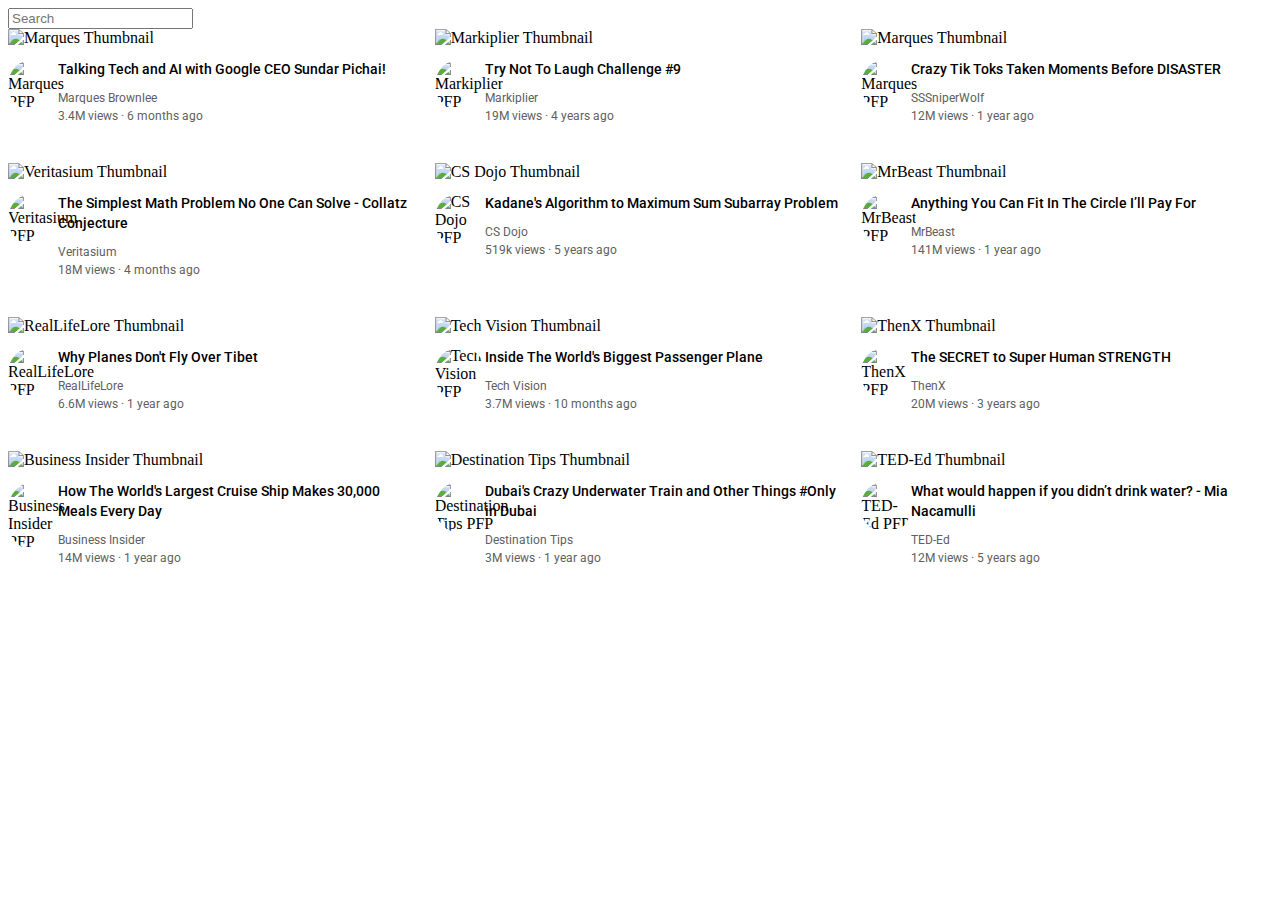
==== yt_recreation/youtube.html @ d102b209 "initial commit" ====
<!DOCTYPE html>
<html lang="en">
  <head>
    <meta charset="UTF-8" />
    <meta name="viewport" content="width=device-width, initial-scale=1.0" />
    <title>YouTube</title>
    <link rel="stylesheet" href="styles.css" />
    <link rel="preconnect" href="https://fonts.googleapis.com" />
    <link rel="preconnect" href="https://fonts.gstatic.com" crossorigin />
    <link
      href="https://fonts.googleapis.com/css2?family=Roboto:wght@400;500;700&display=swap"
      rel="stylesheet"
    />
  </head>
  <body>
    <input class="search-bar" type="text" placeholder="Search" />

    <div class="video-grid">
      <div class="video-preview">
        <div class="thumbnail-row">
          <img
            class="thumbnail"
            src="/final-proj/thumbnails/thumbnail-1.jpg"
            alt="Marques Thumbnail"
          />
        </div>
        <div class="video-info-grid">
          <div class="channel-picture">
            <img
              class="profile-picture"
              src="/final-proj/thumbnails/channels/channel-1.jpeg"
              alt="Marques PFP"
            />
          </div>
          <div class="video-info">
            <p class="video-title">
              Talking Tech and AI with Google CEO Sundar Pichai!
            </p>
            <p class="video-author">Marques Brownlee</p>
            <p class="video-stats">3.4M views &#183; 6 months ago</p>
          </div>
        </div>
      </div>

      <div class="video-preview">
        <div class="thumbnail-row">
          <img
            class="thumbnail"
            src="/final-proj/thumbnails/thumbnail-2.jpg"
            alt="Markiplier Thumbnail"
          />
        </div>
        <div class="video-info-grid">
          <div class="channel-picture">
            <img
              class="profile-picture"
              src="/final-proj/thumbnails/channels/channel-2.jpeg"
              alt="Markiplier PFP"
            />
          </div>
          <div class="video-info">
            <p class="video-title">Try Not To Laugh Challenge #9</p>
            <p class="video-author">Markiplier</p>
            <p class="video-stats">19M views &#183; 4 years ago</p>
          </div>
        </div>
      </div>
      <div class="video-preview">
        <div class="thumbnail-row">
          <img
            class="thumbnail"
            src="/final-proj/thumbnails/thumbnail-3.jpg"
            alt="Marques Thumbnail"
          />
        </div>
        <div class="video-info-grid">
          <div class="channel-picture">
            <img
              class="profile-picture"
              src="/final-proj/thumbnails/channels/channel-3.jpeg"
              alt="Marques PFP"
            />
          </div>
          <div class="video-info">
            <p class="video-title">
              Crazy Tik Toks Taken Moments Before DISASTER
            </p>
            <p class="video-author">SSSniperWolf</p>
            <p class="video-stats">12M views &#183; 1 year ago</p>
          </div>
        </div>
      </div>

      <div class="video-preview">
        <div class="thumbnail-row">
          <img
            class="thumbnail"
            src="/final-proj/thumbnails/thumbnail-4.jpg"
            alt="Veritasium Thumbnail"
          />
        </div>
        <div class="video-info-grid">
          <div class="channel-picture">
            <img
              class="profile-picture"
              src="/final-proj/thumbnails/channels/channel-4.jpeg"
              alt="Veritasium PFP"
            />
          </div>
          <div class="video-info">
            <p class="video-title">
              The Simplest Math Problem No One Can Solve - Collatz Conjecture
            </p>
            <p class="video-author">Veritasium</p>
            <p class="video-stats">18M views &#183; 4 months ago</p>
          </div>
        </div>
      </div>

      <div class="video-preview">
        <div class="thumbnail-row">
          <img
            class="thumbnail"
            src="/final-proj/thumbnails/thumbnail-5.jpg"
            alt="CS Dojo Thumbnail"
          />
        </div>
        <div class="video-info-grid">
          <div class="channel-picture">
            <img
              class="profile-picture"
              src="/final-proj/thumbnails/channels/channel-5.jpeg"
              alt="CS Dojo PFP"
            />
          </div>
          <div class="video-info">
            <p class="video-title">
              Kadane's Algorithm to Maximum Sum Subarray Problem
            </p>
            <p class="video-author">CS Dojo</p>
            <p class="video-stats">519k views &#183; 5 years ago</p>
          </div>
        </div>
      </div>

      <div class="video-preview">
        <div class="thumbnail-row">
          <img
            class="thumbnail"
            src="/final-proj/thumbnails/thumbnail-6.jpg"
            alt="MrBeast Thumbnail"
          />
        </div>
        <div class="video-info-grid">
          <div class="channel-picture">
            <img
              class="profile-picture"
              src="/final-proj/thumbnails/channels/channel-6.jpeg"
              alt="MrBeast PFP"
            />
          </div>
          <div class="video-info">
            <p class="video-title">
              Anything You Can Fit In The Circle I’ll Pay For
            </p>
            <p class="video-author">MrBeast</p>
            <p class="video-stats">141M views &#183; 1 year ago</p>
          </div>
        </div>
      </div>

      <div class="video-preview">
        <div class="thumbnail-row">
          <img
            class="thumbnail"
            src="/final-proj/thumbnails/thumbnail-7.jpg"
            alt="RealLifeLore Thumbnail"
          />
        </div>
        <div class="video-info-grid">
          <div class="channel-picture">
            <img
              class="profile-picture"
              src="/final-proj/thumbnails/channels/channel-7.jpeg"
              alt="RealLifeLore PFP"
            />
          </div>
          <div class="video-info">
            <p class="video-title">Why Planes Don't Fly Over Tibet</p>
            <p class="video-author">RealLifeLore</p>
            <p class="video-stats">6.6M views &#183; 1 year ago</p>
          </div>
        </div>
      </div>

      <div class="video-preview">
        <div class="thumbnail-row">
          <img
            class="thumbnail"
            src="/final-proj/thumbnails/thumbnail-8.jpg"
            alt="Tech Vision Thumbnail"
          />
        </div>
        <div class="video-info-grid">
          <div class="channel-picture">
            <img
              class="profile-picture"
              src="/final-proj/thumbnails/channels/channel-8.jpeg"
              alt="Tech Vision PFP"
            />
          </div>
          <div class="video-info">
            <p class="video-title">
              Inside The World's Biggest Passenger Plane
            </p>
            <p class="video-author">Tech Vision</p>
            <p class="video-stats">3.7M views &#183; 10 months ago</p>
          </div>
        </div>
      </div>

      <div class="video-preview">
        <div class="thumbnail-row">
          <img
            class="thumbnail"
            src="/final-proj/thumbnails/thumbnail-9.jpg"
            alt="ThenX Thumbnail"
          />
        </div>
        <div class="video-info-grid">
          <div class="channel-picture">
            <img
              class="profile-picture"
              src="/final-proj/thumbnails/channels/channel-9.jpeg"
              alt="ThenX PFP"
            />
          </div>
          <div class="video-info">
            <p class="video-title">The SECRET to Super Human STRENGTH</p>
            <p class="video-author">ThenX</p>
            <p class="video-stats">20M views &#183; 3 years ago</p>
          </div>
        </div>
      </div>

      <div class="video-preview">
        <div class="thumbnail-row">
          <img
            class="thumbnail"
            src="/final-proj/thumbnails/thumbnail-10.jpg"
            alt="Business Insider Thumbnail"
          />
        </div>
        <div class="video-info-grid">
          <div class="channel-picture">
            <img
              class="profile-picture"
              src="/final-proj/thumbnails/channels/channel-10.jpeg"
              alt="Business Insider PFP"
            />
          </div>
          <div class="video-info">
            <p class="video-title">
              How The World's Largest Cruise Ship Makes 30,000 Meals Every Day
            </p>
            <p class="video-author">Business Insider</p>
            <p class="video-stats">14M views &#183; 1 year ago</p>
          </div>
        </div>
      </div>

      <div class="video-preview">
        <div class="thumbnail-row">
          <img
            class="thumbnail"
            src="/final-proj/thumbnails/thumbnail-11.jpg"
            alt="Destination Tips Thumbnail"
          />
        </div>
        <div class="video-info-grid">
          <div class="channel-picture">
            <img
              class="profile-picture"
              src="/final-proj/thumbnails/channels/channel-11.jpeg"
              alt="Destination Tips PFP"
            />
          </div>
          <div class="video-info">
            <p class="video-title">
              Dubai's Crazy Underwater Train and Other Things #Only in Dubai
            </p>
            <p class="video-author">Destination Tips</p>
            <p class="video-stats">3M views &#183; 1 year ago</p>
          </div>
        </div>
      </div>

      <div class="video-preview">
        <div class="thumbnail-row">
          <img
            class="thumbnail"
            src="/final-proj/thumbnails/thumbnail-12.jpg"
            alt="TED-Ed Thumbnail"
          />
        </div>
        <div class="video-info-grid">
          <div class="channel-picture">
            <img
              class="profile-picture"
              src="/final-proj/thumbnails/channels/channel-12.jpeg"
              alt="TED-Ed PFP"
            />
          </div>
          <div class="video-info">
            <p class="video-title">
              What would happen if you didn’t drink water? - Mia Nacamulli
            </p>
            <p class="video-author">TED-Ed</p>
            <p class="video-stats">12M views &#183; 5 years ago</p>
          </div>
        </div>
      </div>
    </div>
  </body>
</html>
---- yt_recreation/styles.css ----
p {
  font-family: Roboto, Arial;
  margin-top: 0;
  margin-bottom: 0;
}

.thumbnail {
  width: 100%;
}

.search-bar {
  display: block;
}

.video-title {
  margin-top: 0;
  font-size: 14px;
  font-weight: 500;
  line-height: 20px;
  margin-bottom: 12px;
}

.video-info-grid {
  display: grid;
  grid-template-columns: 50px 1fr;
}

.profile-picture {
  width: 40px;
  border-radius: 50px;
}

.thumbnail-row {
  margin-bottom: 12px;
}

.video-author,
.video-stats {
  font-size: 12px;
  color: rgb(96, 96, 96);
}

.video-author {
  margin-bottom: 4px;
}

.video-grid {
  display: grid;
  grid-template-columns: 1fr 1fr 1fr;
  column-gap: 16px;
  row-gap: 40px;
}
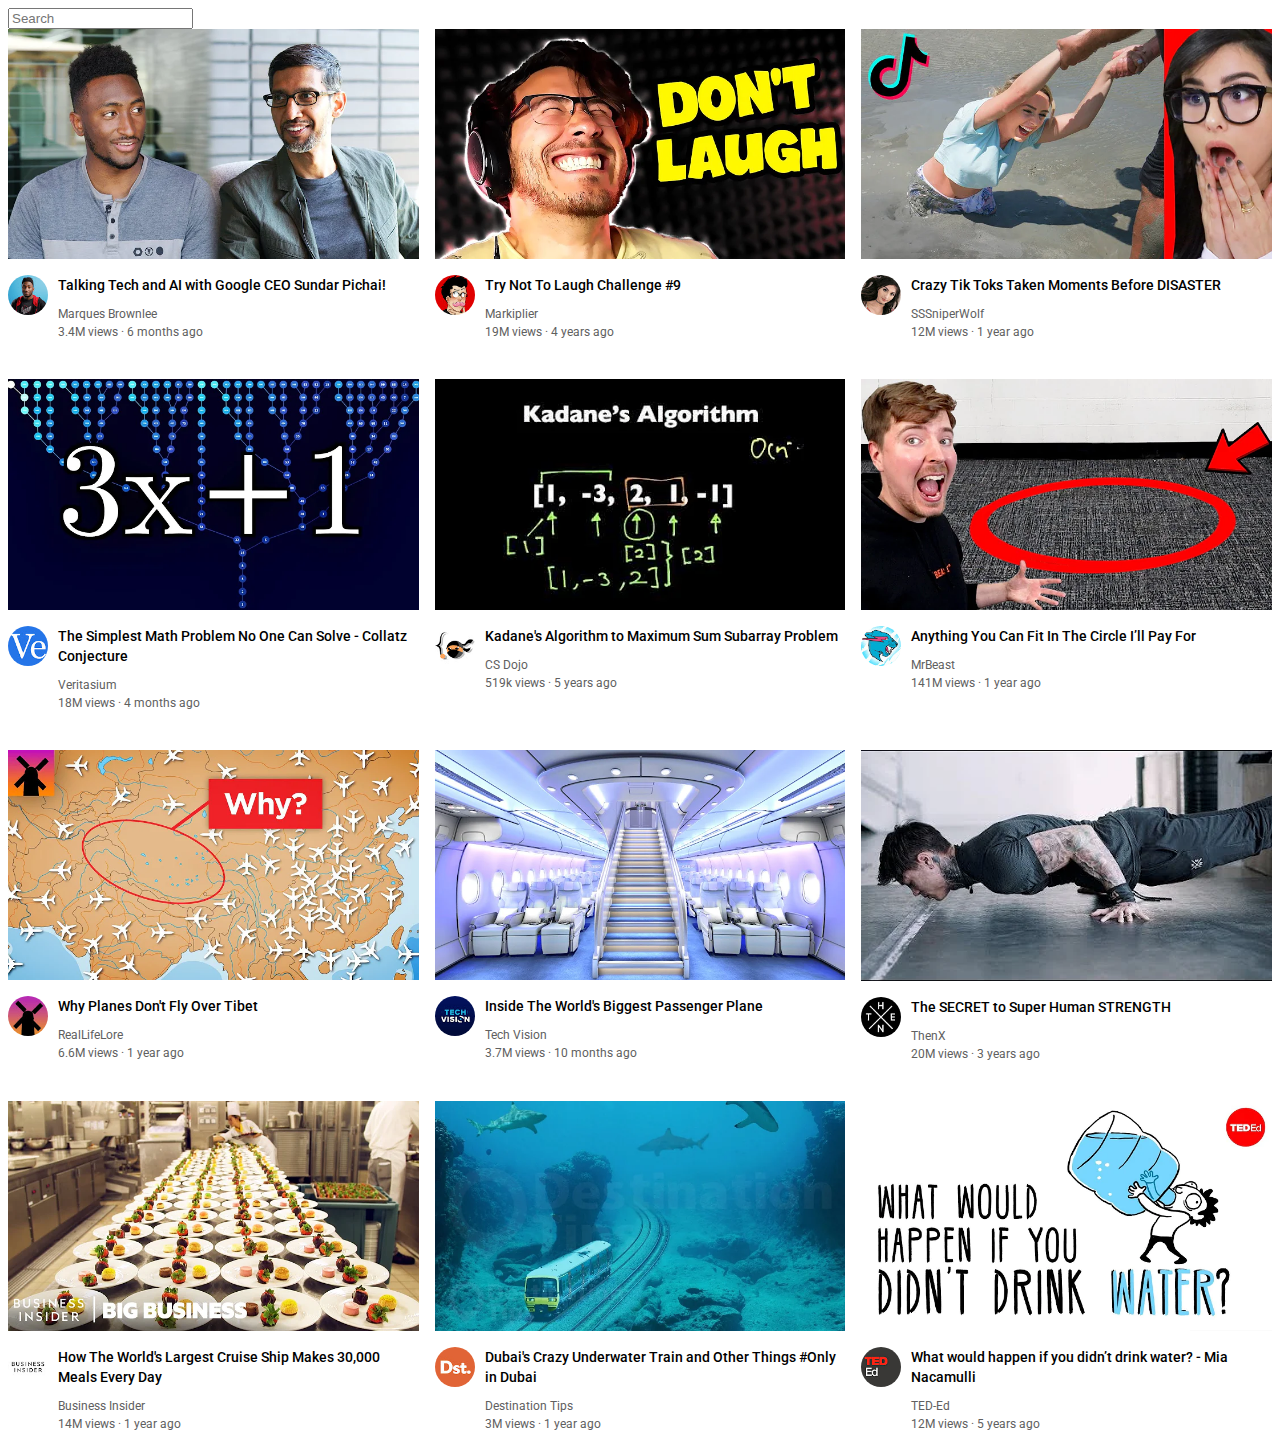
==== commit a07a5256: "updated reference paths" ====
--- a/yt_recreation/youtube.html
+++ b/yt_recreation/youtube.html
@@ -20,7 +20,7 @@
         <div class="thumbnail-row">
           <img
             class="thumbnail"
-            src="/final-proj/thumbnails/thumbnail-1.jpg"
+            src="/yt_recreation/images/thumbnails/thumbnail-1.jpg"
             alt="Marques Thumbnail"
           />
         </div>
@@ -28,7 +28,7 @@
           <div class="channel-picture">
             <img
               class="profile-picture"
-              src="/final-proj/thumbnails/channels/channel-1.jpeg"
+              src="/yt_recreation/images/channels/channel-1.jpeg"
               alt="Marques PFP"
             />
           </div>
@@ -46,7 +46,7 @@
         <div class="thumbnail-row">
           <img
             class="thumbnail"
-            src="/final-proj/thumbnails/thumbnail-2.jpg"
+            src="/yt_recreation/images/thumbnails/thumbnail-2.jpg"
             alt="Markiplier Thumbnail"
           />
         </div>
@@ -54,7 +54,7 @@
           <div class="channel-picture">
             <img
               class="profile-picture"
-              src="/final-proj/thumbnails/channels/channel-2.jpeg"
+              src="/yt_recreation/images/channels/channel-2.jpeg"
               alt="Markiplier PFP"
             />
           </div>
@@ -69,7 +69,7 @@
         <div class="thumbnail-row">
           <img
             class="thumbnail"
-            src="/final-proj/thumbnails/thumbnail-3.jpg"
+            src="/yt_recreation/images/thumbnails/thumbnail-3.jpg"
             alt="Marques Thumbnail"
           />
         </div>
@@ -77,7 +77,7 @@
           <div class="channel-picture">
             <img
               class="profile-picture"
-              src="/final-proj/thumbnails/channels/channel-3.jpeg"
+              src="/yt_recreation/images/channels/channel-3.jpeg"
               alt="Marques PFP"
             />
           </div>
@@ -95,7 +95,7 @@
         <div class="thumbnail-row">
           <img
             class="thumbnail"
-            src="/final-proj/thumbnails/thumbnail-4.jpg"
+            src="/yt_recreation/images/thumbnails/thumbnail-4.jpg"
             alt="Veritasium Thumbnail"
           />
         </div>
@@ -103,7 +103,7 @@
           <div class="channel-picture">
             <img
               class="profile-picture"
-              src="/final-proj/thumbnails/channels/channel-4.jpeg"
+              src="/yt_recreation/images/channels/channel-4.jpeg"
               alt="Veritasium PFP"
             />
           </div>
@@ -121,7 +121,7 @@
         <div class="thumbnail-row">
           <img
             class="thumbnail"
-            src="/final-proj/thumbnails/thumbnail-5.jpg"
+            src="/yt_recreation/images/thumbnails/thumbnail-5.jpg"
             alt="CS Dojo Thumbnail"
           />
         </div>
@@ -129,7 +129,7 @@
           <div class="channel-picture">
             <img
               class="profile-picture"
-              src="/final-proj/thumbnails/channels/channel-5.jpeg"
+              src="/yt_recreation/images/channels/channel-5.jpeg"
               alt="CS Dojo PFP"
             />
           </div>
@@ -147,7 +147,7 @@
         <div class="thumbnail-row">
           <img
             class="thumbnail"
-            src="/final-proj/thumbnails/thumbnail-6.jpg"
+            src="/yt_recreation/images/thumbnails/thumbnail-6.jpg"
             alt="MrBeast Thumbnail"
           />
         </div>
@@ -155,7 +155,7 @@
           <div class="channel-picture">
             <img
               class="profile-picture"
-              src="/final-proj/thumbnails/channels/channel-6.jpeg"
+              src="/yt_recreation/images/channels/channel-6.jpeg"
               alt="MrBeast PFP"
             />
           </div>
@@ -173,7 +173,7 @@
         <div class="thumbnail-row">
           <img
             class="thumbnail"
-            src="/final-proj/thumbnails/thumbnail-7.jpg"
+            src="/yt_recreation/images/thumbnails/thumbnail-7.jpg"
             alt="RealLifeLore Thumbnail"
           />
         </div>
@@ -181,7 +181,7 @@
           <div class="channel-picture">
             <img
               class="profile-picture"
-              src="/final-proj/thumbnails/channels/channel-7.jpeg"
+              src="/yt_recreation/images/channels/channel-7.jpeg"
               alt="RealLifeLore PFP"
             />
           </div>
@@ -197,7 +197,7 @@
         <div class="thumbnail-row">
           <img
             class="thumbnail"
-            src="/final-proj/thumbnails/thumbnail-8.jpg"
+            src="/yt_recreation/images/thumbnails/thumbnail-8.jpg"
             alt="Tech Vision Thumbnail"
           />
         </div>
@@ -205,7 +205,7 @@
           <div class="channel-picture">
             <img
               class="profile-picture"
-              src="/final-proj/thumbnails/channels/channel-8.jpeg"
+              src="/yt_recreation/images/channels/channel-8.jpeg"
               alt="Tech Vision PFP"
             />
           </div>
@@ -223,7 +223,7 @@
         <div class="thumbnail-row">
           <img
             class="thumbnail"
-            src="/final-proj/thumbnails/thumbnail-9.jpg"
+            src="/yt_recreation/images/thumbnails/thumbnail-9.jpg"
             alt="ThenX Thumbnail"
           />
         </div>
@@ -231,7 +231,7 @@
           <div class="channel-picture">
             <img
               class="profile-picture"
-              src="/final-proj/thumbnails/channels/channel-9.jpeg"
+              src="/yt_recreation/images/channels/channel-9.jpeg"
               alt="ThenX PFP"
             />
           </div>
@@ -247,7 +247,7 @@
         <div class="thumbnail-row">
           <img
             class="thumbnail"
-            src="/final-proj/thumbnails/thumbnail-10.jpg"
+            src="/yt_recreation/images/thumbnails/thumbnail-10.jpg"
             alt="Business Insider Thumbnail"
           />
         </div>
@@ -255,7 +255,7 @@
           <div class="channel-picture">
             <img
               class="profile-picture"
-              src="/final-proj/thumbnails/channels/channel-10.jpeg"
+              src="/yt_recreation/images/channels/channel-10.jpeg"
               alt="Business Insider PFP"
             />
           </div>
@@ -273,7 +273,7 @@
         <div class="thumbnail-row">
           <img
             class="thumbnail"
-            src="/final-proj/thumbnails/thumbnail-11.jpg"
+            src="/yt_recreation/images/thumbnails/thumbnail-11.jpg"
             alt="Destination Tips Thumbnail"
           />
         </div>
@@ -281,7 +281,7 @@
           <div class="channel-picture">
             <img
               class="profile-picture"
-              src="/final-proj/thumbnails/channels/channel-11.jpeg"
+              src="/yt_recreation/images/channels/channel-11.jpeg"
               alt="Destination Tips PFP"
             />
           </div>
@@ -299,7 +299,7 @@
         <div class="thumbnail-row">
           <img
             class="thumbnail"
-            src="/final-proj/thumbnails/thumbnail-12.jpg"
+            src="/yt_recreation/images/thumbnails/thumbnail-12.jpg"
             alt="TED-Ed Thumbnail"
           />
         </div>
@@ -307,7 +307,7 @@
           <div class="channel-picture">
             <img
               class="profile-picture"
-              src="/final-proj/thumbnails/channels/channel-12.jpeg"
+              src="/yt_recreation/images/channels/channel-12.jpeg"
               alt="TED-Ed PFP"
             />
           </div>
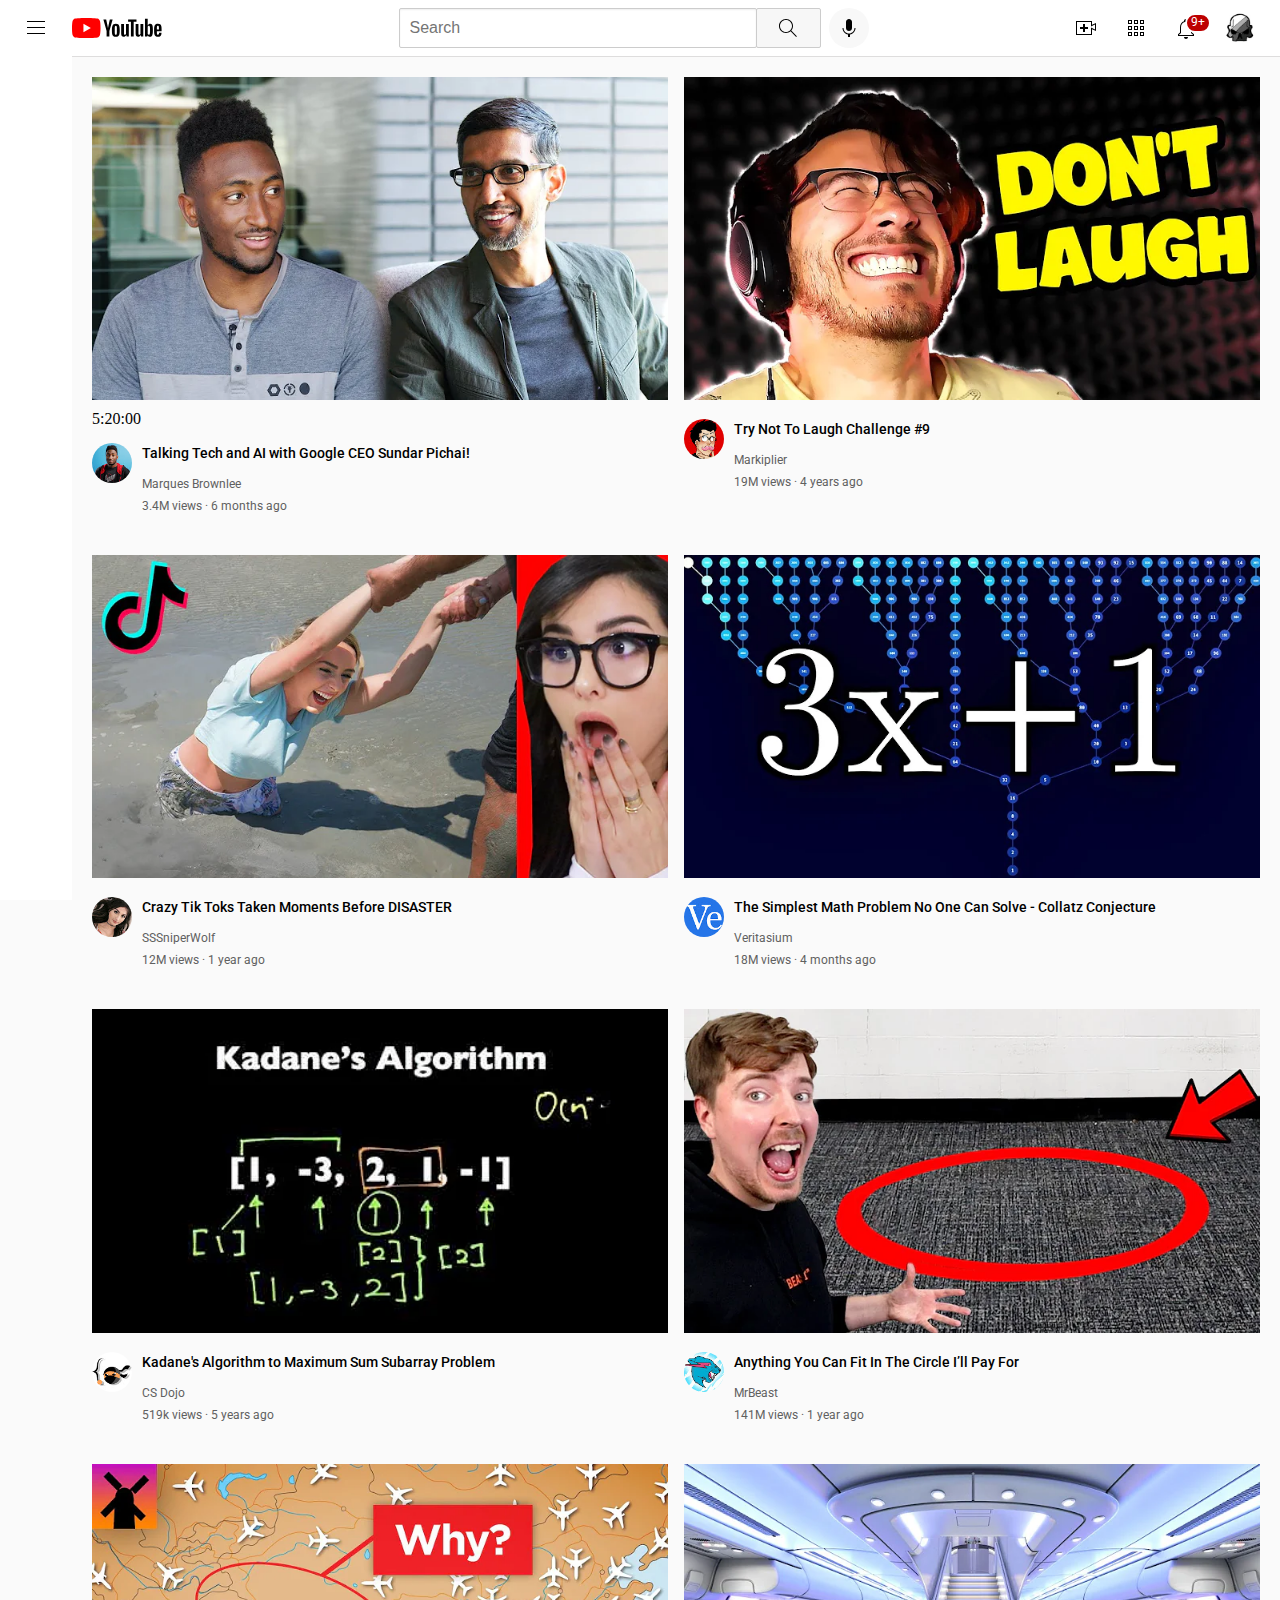
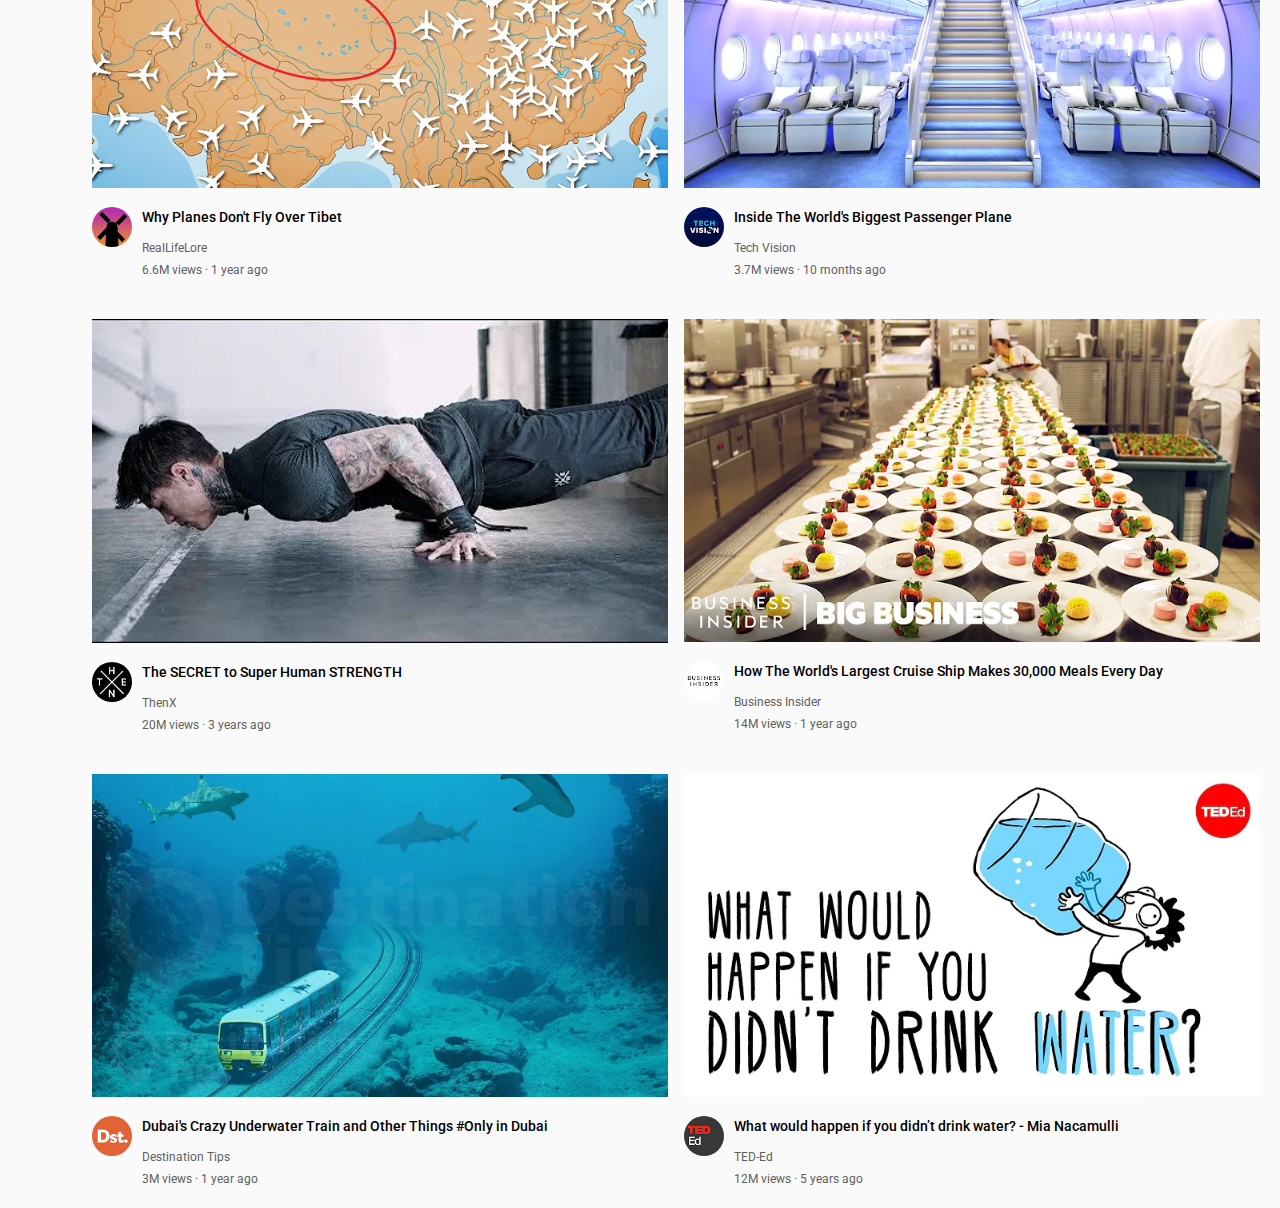
==== commit 2931e8c3: "header update" ====
--- a/yt_recreation/youtube.html
+++ b/yt_recreation/youtube.html
@@ -13,7 +13,64 @@
     />
   </head>
   <body>
-    <input class="search-bar" type="text" placeholder="Search" />
+    <div class="header">
+      <div class="left">
+        <img
+          class="ham-menu"
+          src="images/header/hamburger-menu.svg"
+          alt="hamburger btn"
+        />
+        <img
+          class="yt-logo"
+          src="images/header/youtube-logo.svg"
+          alt="yt logo"
+        />
+      </div>
+      <div class="middle">
+        <input class="search-bar" type="text" placeholder="Search" />
+        <button class="search-btn">
+          <img
+            class="search-ico"
+            src="images/header/search.svg"
+            alt="search btn"
+          />
+        </button>
+        <button class="voice-search-btn">
+          <img
+            class="voice-ico"
+            src="images/header/voice-search-icon.svg"
+            alt="user btn"
+          />
+        </button>
+      </div>
+      <div class="right">
+        <img
+          class="create"
+          src="/yt_recreation/images/header/upload.svg"
+          alt="create"
+        />
+        <img
+          class="apps"
+          src="/yt_recreation/images/header/youtube-apps.svg"
+          alt="apps"
+        />
+        <div class="notis-ico-cont">
+          <img
+            class="notis"
+            src="/yt_recreation/images/header/notifications.svg"
+            alt="notifications"
+          />
+          <div class="amount-of-notis">9+</div>
+        </div>
+        <img
+          class="profile"
+          src="/yt_recreation/images/header/profilepic.jpg"
+          alt="profile"
+        />
+      </div>
+    </div>
+
+    <div class="sidebar"></div>
 
     <div class="video-grid">
       <div class="video-preview">
@@ -23,6 +80,7 @@
             src="/yt_recreation/images/thumbnails/thumbnail-1.jpg"
             alt="Marques Thumbnail"
           />
+          <div class="vid-time">5:20:00</div>
         </div>
         <div class="video-info-grid">
           <div class="channel-picture">
--- a/yt_recreation/styles.css
+++ b/yt_recreation/styles.css
@@ -4,12 +4,19 @@
   margin-bottom: 0;
 }
 
+body {
+  font-size: 16px;
+  font-weight: 400;
+  line-height: 1.5;
+  margin: 0;
+  padding-top: 57px;
+  padding-left: 72px;
+  position: relative;
+  background-color: rgb(250, 250, 250);
+}
+
 .thumbnail {
   width: 100%;
-}
-
-.search-bar {
-  display: block;
 }
 
 .video-title {
@@ -46,7 +53,153 @@
 
 .video-grid {
   display: grid;
-  grid-template-columns: 1fr 1fr 1fr;
+  grid-template-columns: 1fr 1fr;
   column-gap: 16px;
   row-gap: 40px;
-}
+  padding: 20px;
+}
+
+.header {
+  height: 56px;
+  display: flex;
+  position: fixed;
+  flex-direction: row;
+  border-bottom: 1px solid #dedddd;
+  align-items: center;
+  background-color: white;
+  justify-content: space-between;
+  top: 0;
+  left: 0;
+  right: 0;
+}
+
+.left {
+  display: flex;
+  align-items: center;
+}
+
+.search-bar {
+  height: 36px;
+  flex: 1;
+  width: 0;
+  min-width: 0;
+  padding-left: 10px;
+  font-size: 16px;
+  border: 1px solid;
+  border-color: #cccccc;
+  border-radius: 2px;
+  box-shadow: inset 0px 1px 2px #eeeeee;
+}
+
+.search-bar:placeholder {
+  font-family: Roboto, Arial;
+  font-size: 16px;
+}
+
+.search-btn {
+  height: 40px;
+  width: 65px;
+  border: 1px solid #cccccc;
+  border-radius: 2px;
+  background-color: #f7f7f7;
+  margin-left: -1px;
+  margin-right: 8px;
+  cursor: pointer;
+}
+
+.search-ico {
+  height: 24px;
+  vertical-align: middle;
+}
+
+.voice-search-btn {
+  height: 40px;
+  width: 40px;
+  cursor: pointer;
+  border-radius: 20px;
+  border: none;
+  background-color: #f8f8f8;
+  display: flex;
+  justify-content: center;
+  align-items: center;
+}
+
+.voice-ico {
+  height: 24px;
+}
+
+.middle {
+  display: flex;
+  align-items: center;
+  flex: 1;
+  margin-left: 60px;
+  max-width: 470px;
+}
+
+.create,
+.apps,
+.notis {
+  height: 24px;
+  cursor: pointer;
+  vertical-align: middle;
+}
+
+.notis-ico-cont {
+  position: relative;
+}
+
+.amount-of-notis {
+  position: absolute;
+  top: -2px;
+  right: -13px;
+  color: white;
+  line-height: 1.1;
+  background-color: rgb(189, 0, 0);
+  font-family: Roboto, Ariel;
+  padding-left: 4px;
+  padding-right: 4px;
+  padding-top: 1px;
+  padding-bottom: 1px;
+  font-size: 12px;
+  font-weight: 400;
+  border: 2px solid rgb(121, 0, 0);
+  border: 2px solid white;
+  border-radius: 20px;
+}
+
+.right {
+  display: flex;
+  align-items: center;
+  justify-content: space-between;
+  margin-right: 24px;
+  margin-left: 29px;
+  width: 182px;
+  flex-shrink: 0;
+}
+
+.profile {
+  height: 32px;
+  border-radius: 16px;
+  cursor: pointer;
+}
+
+.ham-menu {
+  height: 24px;
+  margin-left: 24px;
+  margin-right: 24px;
+  cursor: pointer;
+}
+
+.yt-logo {
+  height: 20px;
+}
+
+.sidebar {
+  position: fixed;
+  top: 56px;
+  left: 0;
+  bottom: 0;
+  background-color: white;
+  width: 72px;
+  padding-top: 5px;
+}
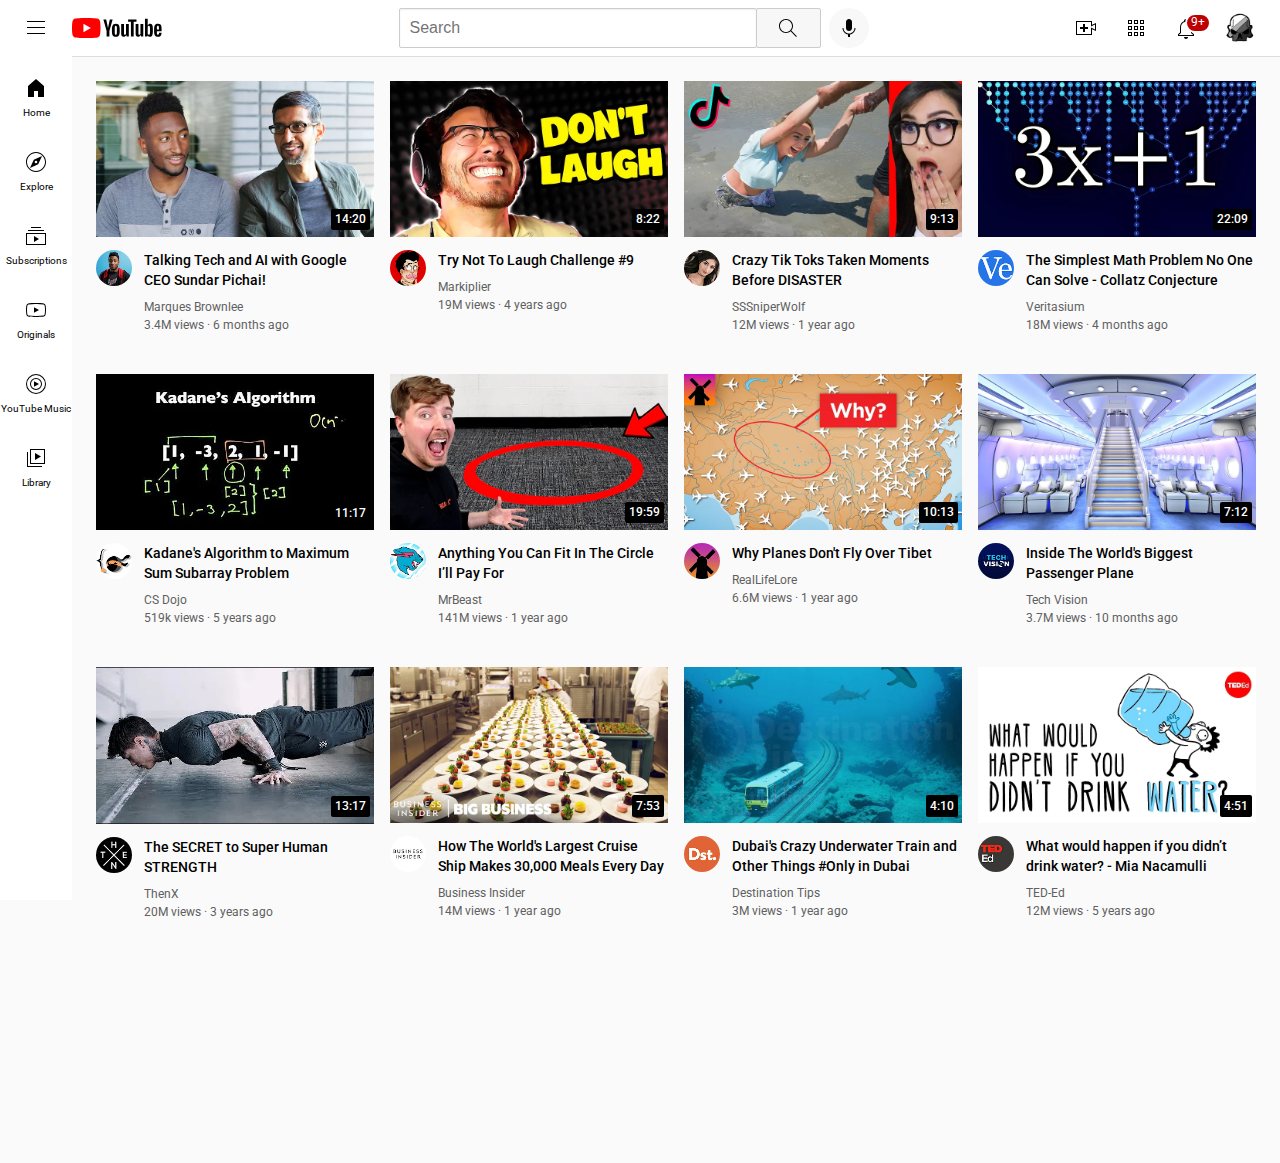
==== commit 1a531b02: "final design" ====
--- a/yt_recreation/youtube.html
+++ b/yt_recreation/youtube.html
@@ -70,7 +70,56 @@
       </div>
     </div>
 
-    <div class="sidebar"></div>
+    <div class="sidebar">
+      <div class="sidebar-btns">
+        <img
+          class="ico-size"
+          src="/yt_recreation/images/sidebar/home.svg"
+          alt="Home"
+        />
+        Home
+      </div>
+      <div class="sidebar-btns">
+        <img
+          class="ico-size"
+          src="/yt_recreation/images/sidebar/explore.svg"
+          alt="Home"
+        />
+        Explore
+      </div>
+      <div class="sidebar-btns">
+        <img
+          class="ico-size"
+          src="/yt_recreation/images/sidebar/subscriptions.svg"
+          alt="Home"
+        />
+        Subscriptions
+      </div>
+      <div class="sidebar-btns">
+        <img
+          class="ico-size"
+          src="/yt_recreation/images/sidebar/originals.svg"
+          alt="Home"
+        />
+        Originals
+      </div>
+      <div class="sidebar-btns">
+        <img
+          class="ico-size"
+          src="/yt_recreation/images/sidebar/youtube-music.svg"
+          alt="Home"
+        />
+        YouTube Music
+      </div>
+      <div class="sidebar-btns">
+        <img
+          class="ico-size"
+          src="/yt_recreation/images/sidebar/library.svg"
+          alt="Home"
+        />
+        Library
+      </div>
+    </div>
 
     <div class="video-grid">
       <div class="video-preview">
@@ -80,7 +129,7 @@
             src="/yt_recreation/images/thumbnails/thumbnail-1.jpg"
             alt="Marques Thumbnail"
           />
-          <div class="vid-time">5:20:00</div>
+          <div class="vid-time">14:20</div>
         </div>
         <div class="video-info-grid">
           <div class="channel-picture">
@@ -107,6 +156,7 @@
             src="/yt_recreation/images/thumbnails/thumbnail-2.jpg"
             alt="Markiplier Thumbnail"
           />
+          <div class="vid-time">8:22</div>
         </div>
         <div class="video-info-grid">
           <div class="channel-picture">
@@ -128,15 +178,16 @@
           <img
             class="thumbnail"
             src="/yt_recreation/images/thumbnails/thumbnail-3.jpg"
-            alt="Marques Thumbnail"
-          />
+            alt="SSSniperWolf Thumbnail"
+          />
+          <div class="vid-time">9:13</div>
         </div>
         <div class="video-info-grid">
           <div class="channel-picture">
             <img
               class="profile-picture"
               src="/yt_recreation/images/channels/channel-3.jpeg"
-              alt="Marques PFP"
+              alt="SSSniperWolf PFP"
             />
           </div>
           <div class="video-info">
@@ -156,6 +207,7 @@
             src="/yt_recreation/images/thumbnails/thumbnail-4.jpg"
             alt="Veritasium Thumbnail"
           />
+          <div class="vid-time">22:09</div>
         </div>
         <div class="video-info-grid">
           <div class="channel-picture">
@@ -182,6 +234,7 @@
             src="/yt_recreation/images/thumbnails/thumbnail-5.jpg"
             alt="CS Dojo Thumbnail"
           />
+          <div class="vid-time">11:17</div>
         </div>
         <div class="video-info-grid">
           <div class="channel-picture">
@@ -208,6 +261,7 @@
             src="/yt_recreation/images/thumbnails/thumbnail-6.jpg"
             alt="MrBeast Thumbnail"
           />
+          <div class="vid-time">19:59</div>
         </div>
         <div class="video-info-grid">
           <div class="channel-picture">
@@ -234,6 +288,7 @@
             src="/yt_recreation/images/thumbnails/thumbnail-7.jpg"
             alt="RealLifeLore Thumbnail"
           />
+          <div class="vid-time">10:13</div>
         </div>
         <div class="video-info-grid">
           <div class="channel-picture">
@@ -258,6 +313,7 @@
             src="/yt_recreation/images/thumbnails/thumbnail-8.jpg"
             alt="Tech Vision Thumbnail"
           />
+          <div class="vid-time">7:12</div>
         </div>
         <div class="video-info-grid">
           <div class="channel-picture">
@@ -284,6 +340,7 @@
             src="/yt_recreation/images/thumbnails/thumbnail-9.jpg"
             alt="ThenX Thumbnail"
           />
+          <div class="vid-time">13:17</div>
         </div>
         <div class="video-info-grid">
           <div class="channel-picture">
@@ -308,6 +365,7 @@
             src="/yt_recreation/images/thumbnails/thumbnail-10.jpg"
             alt="Business Insider Thumbnail"
           />
+          <div class="vid-time">7:53</div>
         </div>
         <div class="video-info-grid">
           <div class="channel-picture">
@@ -334,6 +392,7 @@
             src="/yt_recreation/images/thumbnails/thumbnail-11.jpg"
             alt="Destination Tips Thumbnail"
           />
+          <div class="vid-time">4:10</div>
         </div>
         <div class="video-info-grid">
           <div class="channel-picture">
@@ -360,6 +419,7 @@
             src="/yt_recreation/images/thumbnails/thumbnail-12.jpg"
             alt="TED-Ed Thumbnail"
           />
+          <div class="vid-time">4:51</div>
         </div>
         <div class="video-info-grid">
           <div class="channel-picture">
@@ -379,5 +439,6 @@
         </div>
       </div>
     </div>
+    <div class="footnote"></div>
   </body>
 </html>
--- a/yt_recreation/styles.css
+++ b/yt_recreation/styles.css
@@ -9,9 +9,9 @@
   font-weight: 400;
   line-height: 1.5;
   margin: 0;
-  padding-top: 57px;
-  padding-left: 72px;
-  position: relative;
+  padding-top: 61px;
+  padding-left: 76px;
+  padding-right: 4px;
   background-color: rgb(250, 250, 250);
 }
 
@@ -20,43 +20,68 @@
 }
 
 .video-title {
-  margin-top: 0;
+  margin-top: 6px;
+  margin-left: 0;
   font-size: 14px;
   font-weight: 500;
   line-height: 20px;
-  margin-bottom: 12px;
+}
+
+.video-info {
+  height: 112px;
 }
 
 .video-info-grid {
   display: grid;
-  grid-template-columns: 50px 1fr;
+  grid-template-columns: 48px 1fr;
+}
+
+.channel-picture {
+  height: 112px;
+  width: 40px;
 }
 
 .profile-picture {
-  width: 40px;
-  border-radius: 50px;
+  width: 36px;
+  border-radius: 36px;
+  margin-top: 6px;
 }
 
 .thumbnail-row {
-  margin-bottom: 12px;
-}
-
-.video-author,
+  position: relative;
+}
+
+.video-author {
+  margin-top: 8px;
+  font-size: 12px;
+  margin-bottom: 0;
+  color: rgb(96, 96, 96);
+}
+
 .video-stats {
   font-size: 12px;
   color: rgb(96, 96, 96);
-}
-
-.video-author {
-  margin-bottom: 4px;
+  margin-bottom: 16px;
 }
 
 .video-grid {
   display: grid;
-  grid-template-columns: 1fr 1fr;
+  grid-template-columns: 1fr 1fr 1fr;
   column-gap: 16px;
-  row-gap: 40px;
+  row-gap: 18px;
   padding: 20px;
+}
+
+@media (max-width: 750px) {
+  .video-grid {
+    grid-template-columns: 1fr 1fr;
+  }
+}
+
+@media (min-width: 1000px) {
+  .video-grid {
+    grid-template-columns: 1fr 1fr 1fr 1fr;
+  }
 }
 
 .header {
@@ -71,6 +96,7 @@
   top: 0;
   left: 0;
   right: 0;
+  z-index: 100;
 }
 
 .left {
@@ -202,4 +228,45 @@
   background-color: white;
   width: 72px;
   padding-top: 5px;
-}
+  z-index: 101;
+}
+
+.vid-time {
+  position: absolute;
+  background-color: black;
+  color: white;
+  font-family: Roboto, Ariel;
+  font-size: 12px;
+  padding-top: 1.5px;
+  padding-bottom: 2px;
+  padding-left: 4px;
+  padding-right: 4px;
+  border-radius: 2px;
+  font-weight: 500;
+  bottom: 13.5px;
+  right: 4px;
+}
+
+.sidebar-btns {
+  font-size: 10px;
+  font-family: Roboto, Ariel;
+  height: 74px;
+  display: flex;
+  flex-direction: column;
+  justify-content: center;
+  align-items: center;
+  cursor: pointer;
+}
+
+.ico-size {
+  height: 24px;
+  margin-bottom: 5px;
+}
+
+.sidebar-btns:hover {
+  background-color: #cccccc;
+}
+
+.footnote {
+  height: 200px;
+}
